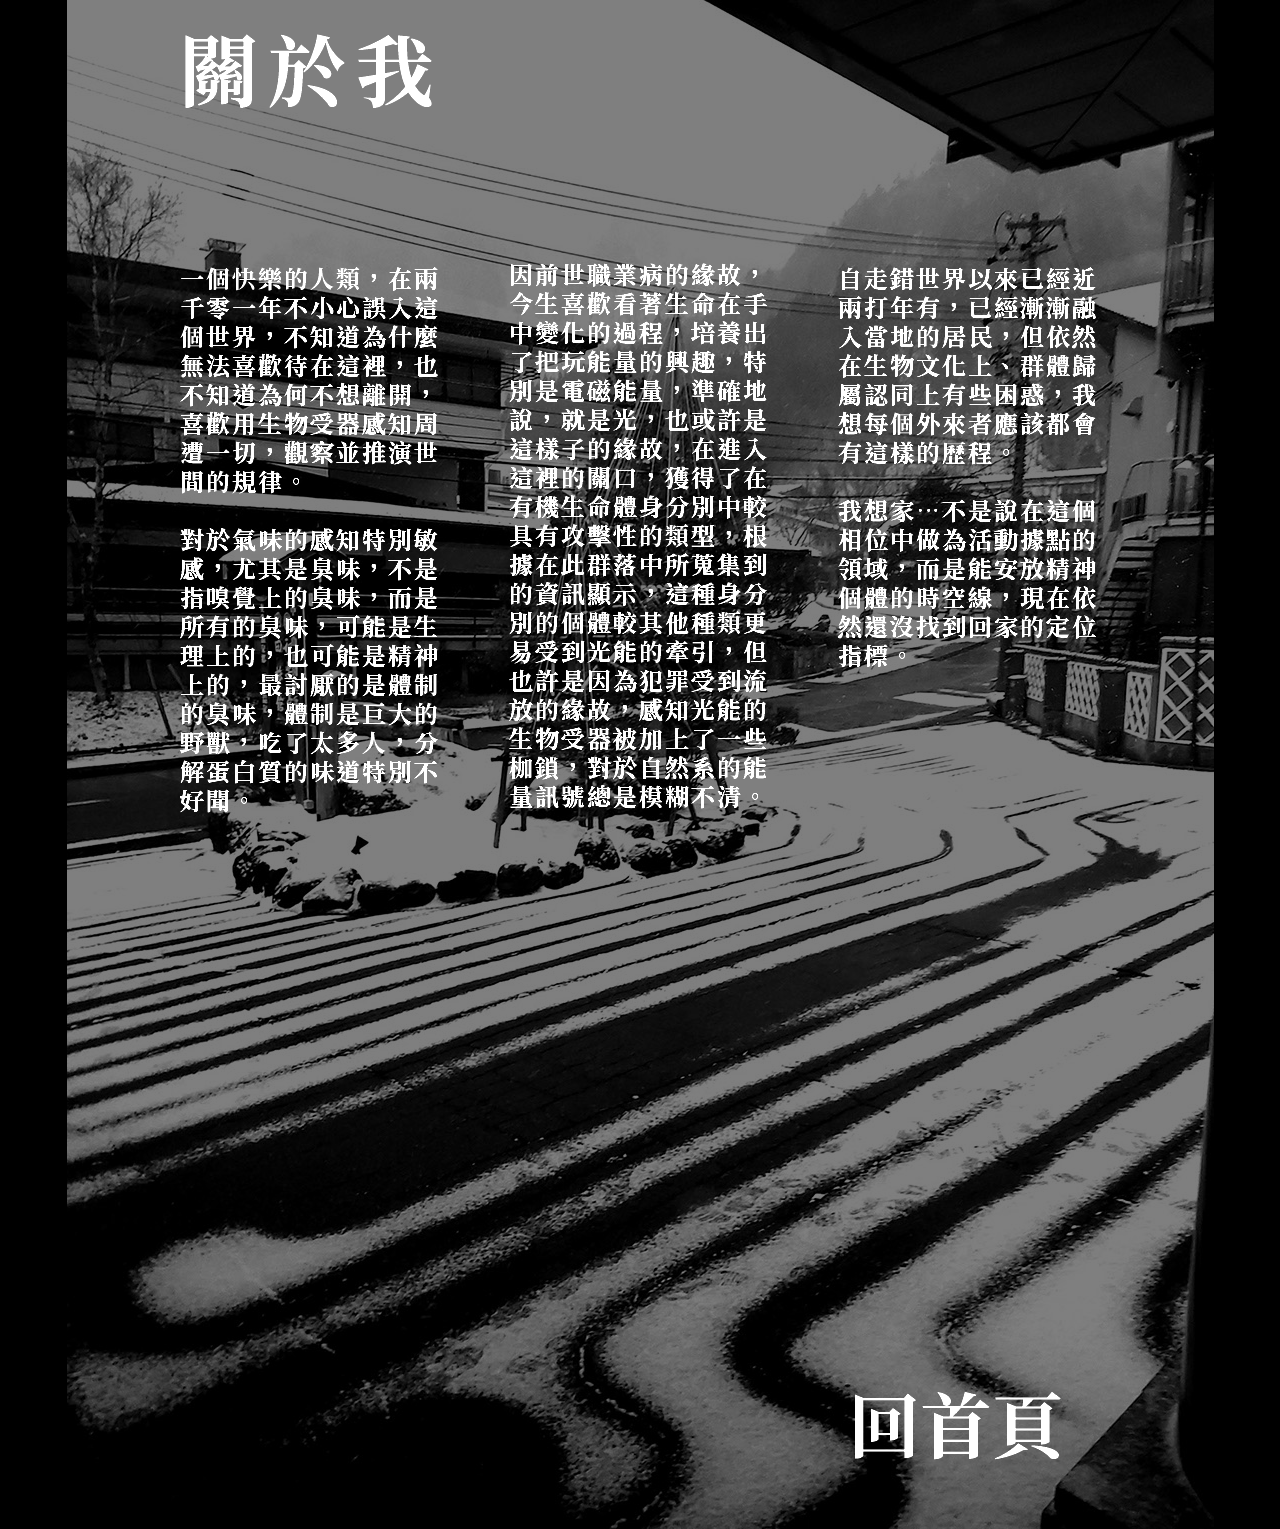
==== 關於我.html @ 3c997789 "summary" ====
<!DOCTYPE html>
<html class="nojs html css_verticalspacer" lang="zh-TW">
 <head>

  <meta http-equiv="Content-type" content="text/html;charset=UTF-8"/>
  <meta name="generator" content="2018.0.0.379"/>
  <meta name="viewport" content="width=device-width, initial-scale=1.0"/>
  
  <script type="text/javascript">
   // Update the 'nojs'/'js' class on the html node
document.documentElement.className = document.documentElement.className.replace(/\bnojs\b/g, 'js');

// Check that all required assets are uploaded and up-to-date
if(typeof Muse == "undefined") window.Muse = {}; window.Muse.assets = {"required":["museutils.js", "museconfig.js", "jquery.watch.js", "require.js", "___.css"], "outOfDate":[]};
</script>
  
  <title>關於我</title>
  <!-- CSS -->
  <link rel="stylesheet" type="text/css" href="css/site_global.css?crc=277311116"/>
  <link rel="stylesheet" type="text/css" href="css/___.css?crc=3770310947" id="pagesheet"/>
   </head>
 <body>

  <div class="clearfix borderbox" id="page"><!-- column -->
   <div class="position_content" id="page_position_content">
    <div class="clearfix colelem" id="u336"><!-- group -->
     <div class="clip_frame grpelem" id="u331"><!-- image -->
      <img class="block" id="u331_img" src="images/20200205_074116.jpg?crc=4294471494" alt="" data-heightwidthratio="1.3330427201394943" data-image-width="1147" data-image-height="1529"/>
     </div>
     <div class="grpelem" id="u338"><!-- simple frame --></div>
     <img class="grpelem" id="u341-5" alt="關於我 " src="images/u341-5.png?crc=4131059553" data-image-width="920"/><!-- rasterized frame -->
     <img class="grpelem" id="u351-7" alt="一個快樂的人類，在兩千零一年不小心誤入這個世界，不知道為什麼無法喜歡待在這裡，也不知道為何不想離開，喜歡用生物受器感知周遭一切，觀察並推演世間的規律。 對於氣味的感知特別敏感，尤其是臭味，不是指嗅覺上的臭味，而是所有的臭味，可能是生理上的，也可能是精神上的，最討厭的是體制的臭味，體制是巨大的野獸，吃了太多人，分解蛋白質的味道特別不好聞。" src="images/u351-7.png?crc=3796712721" data-image-width="263"/><!-- rasterized frame -->
     <img class="grpelem" id="u354-4" alt="因前世職業病的緣故，今生喜歡看著生命在手中變化的過程，培養出了把玩能量的興趣，特別是電磁能量，準確地說，就是光，也或許是這樣子的緣故，在進入這裡的關口，獲得了在有機生命體身分別中較具有攻擊性的類型，根據在此群落中所蒐集到的資訊顯示，這種身分別的個體較其他種類更易受到光能的牽引，但也許是因為犯罪受到流放的緣故，感知光能的生物受器被加上了一些枷鎖，對於自然系的能量訊號總是模糊不清。" src="images/u354-4.png?crc=382122970" data-image-width="263"/><!-- rasterized frame -->
     <img class="grpelem" id="u366-7" alt="自走錯世界以來已經近兩打年有，已經漸漸融入當地的居民，但依然在生物文化上、群體歸屬認同上有些困惑，我想每個外來者應該都會有這樣的歷程。 我想家…不是說在這個相位中做為活動據點的領域，而是能安放精神個體的時空線，現在依然還沒找到回家的定位指標。" src="images/u366-7.png?crc=397249028" data-image-width="263"/><!-- rasterized frame -->
     <a class="nonblock nontext grpelem" id="u1637-4" href="index.html"><!-- rasterized frame --><img id="u1637-4_img" alt="回首頁" src="images/u1637-4.png?crc=82110641" data-image-width="252"/></a>
    </div>
    <div class="verticalspacer" data-offset-top="1529" data-content-above-spacer="1529" data-content-below-spacer="0" data-sizePolicy="fixed" data-pintopage="page_fixedLeft"></div>
   </div>
  </div>
  <!-- Other scripts -->
  <script type="text/javascript">
   // Decide weather to suppress missing file error or not based on preference setting
var suppressMissingFileError = false
</script>
  <script type="text/javascript">
   window.Muse.assets.check=function(d){if(!window.Muse.assets.checked){window.Muse.assets.checked=!0;var b={},c=function(a,b){if(window.getComputedStyle){var c=window.getComputedStyle(a,null);return c&&c.getPropertyValue(b)||c&&c[b]||""}if(document.documentElement.currentStyle)return(c=a.currentStyle)&&c[b]||a.style&&a.style[b]||"";return""},a=function(a){if(a.match(/^rgb/))return a=a.replace(/\s+/g,"").match(/([\d\,]+)/gi)[0].split(","),(parseInt(a[0])<<16)+(parseInt(a[1])<<8)+parseInt(a[2]);if(a.match(/^\#/))return parseInt(a.substr(1),
16);return 0},g=function(g){for(var f=document.getElementsByTagName("link"),h=0;h<f.length;h++)if("text/css"==f[h].type){var i=(f[h].href||"").match(/\/?css\/([\w\-]+\.css)\?crc=(\d+)/);if(!i||!i[1]||!i[2])break;b[i[1]]=i[2]}f=document.createElement("div");f.className="version";f.style.cssText="display:none; width:1px; height:1px;";document.getElementsByTagName("body")[0].appendChild(f);for(h=0;h<Muse.assets.required.length;){var i=Muse.assets.required[h],l=i.match(/([\w\-\.]+)\.(\w+)$/),k=l&&l[1]?
l[1]:null,l=l&&l[2]?l[2]:null;switch(l.toLowerCase()){case "css":k=k.replace(/\W/gi,"_").replace(/^([^a-z])/gi,"_$1");f.className+=" "+k;k=a(c(f,"color"));l=a(c(f,"backgroundColor"));k!=0||l!=0?(Muse.assets.required.splice(h,1),"undefined"!=typeof b[i]&&(k!=b[i]>>>24||l!=(b[i]&16777215))&&Muse.assets.outOfDate.push(i)):h++;f.className="version";break;case "js":h++;break;default:throw Error("Unsupported file type: "+l);}}d?d().jquery!="1.8.3"&&Muse.assets.outOfDate.push("jquery-1.8.3.min.js"):Muse.assets.required.push("jquery-1.8.3.min.js");
f.parentNode.removeChild(f);if(Muse.assets.outOfDate.length||Muse.assets.required.length)f="伺服器上的某些檔案可能遺失或不正確。請清除瀏覽器快取後再試一次。若問題持續發生，請聯絡網站作者。",g&&Muse.assets.outOfDate.length&&(f+="\nOut of date: "+Muse.assets.outOfDate.join(",")),g&&Muse.assets.required.length&&(f+="\nMissing: "+Muse.assets.required.join(",")),suppressMissingFileError?(f+="\nUse SuppressMissingFileError key in AppPrefs.xml to show missing file error pop up.",console.log(f)):alert(f)};location&&location.search&&location.search.match&&location.search.match(/muse_debug/gi)?
setTimeout(function(){g(!0)},5E3):g()}};
var muse_init=function(){require.config({baseUrl:""});require(["jquery","museutils","whatinput","jquery.watch"],function(d){var $ = d;$(document).ready(function(){try{
window.Muse.assets.check($);/* body */
Muse.Utils.transformMarkupToFixBrowserProblemsPreInit();/* body */
Muse.Utils.prepHyperlinks(true);/* body */
Muse.Utils.makeButtonsVisibleAfterSettingMinWidth();/* body */
Muse.Utils.fullPage('#page');/* 100% height page */
Muse.Utils.showWidgetsWhenReady();/* body */
Muse.Utils.transformMarkupToFixBrowserProblems();/* body */
}catch(b){if(b&&"function"==typeof b.notify?b.notify():Muse.Assert.fail("Error calling selector function: "+b),false)throw b;}})})};

</script>
  <!-- RequireJS script -->
  <script src="scripts/require.js?crc=4157109226" type="text/javascript" async data-main="scripts/museconfig.js?crc=380897831" onload="if (requirejs) requirejs.onError = function(requireType, requireModule) { if (requireType && requireType.toString && requireType.toString().indexOf && 0 <= requireType.toString().indexOf('#scripterror')) window.Muse.assets.check(); }" onerror="window.Muse.assets.check();"></script>
   </body>
</html>
---- css/site_global.css ----
html{min-height:100%;min-width:100%;-ms-text-size-adjust:none;}body,div,dl,dt,dd,ul,ol,li,nav,h1,h2,h3,h4,h5,h6,pre,code,form,fieldset,legend,input,button,textarea,p,blockquote,th,td,a{margin:0px;padding:0px;border-width:0px;border-style:solid;border-color:transparent;-webkit-transform-origin:left top;-ms-transform-origin:left top;-o-transform-origin:left top;transform-origin:left top;background-repeat:no-repeat;}button.submit-btn{-moz-box-sizing:content-box;-webkit-box-sizing:content-box;box-sizing:content-box;}.transition{-webkit-transition-property:background-image,background-position,background-color,border-color,border-radius,color,font-size,font-style,font-weight,letter-spacing,line-height,text-align,box-shadow,text-shadow,opacity;transition-property:background-image,background-position,background-color,border-color,border-radius,color,font-size,font-style,font-weight,letter-spacing,line-height,text-align,box-shadow,text-shadow,opacity;}.transition *{-webkit-transition:inherit;transition:inherit;}table{border-collapse:collapse;border-spacing:0px;}fieldset,img{border:0px;border-style:solid;-webkit-transform-origin:left top;-ms-transform-origin:left top;-o-transform-origin:left top;transform-origin:left top;}address,caption,cite,code,dfn,em,strong,th,var,optgroup{font-style:inherit;font-weight:inherit;}del,ins{text-decoration:none;}li{list-style:none;}caption,th{text-align:left;}h1,h2,h3,h4,h5,h6{font-size:100%;font-weight:inherit;}input,button,textarea,select,optgroup,option{font-family:inherit;font-size:inherit;font-style:inherit;font-weight:inherit;}.form-grp input,.form-grp textarea{-webkit-appearance:none;-webkit-border-radius:0;}body{font-family:Arial, Helvetica Neue, Helvetica, sans-serif;text-align:left;font-size:14px;line-height:17px;word-wrap:break-word;text-rendering:optimizeLegibility;-moz-font-feature-settings:'liga';-ms-font-feature-settings:'liga';-webkit-font-feature-settings:'liga';font-feature-settings:'liga';}a{color:inherit;text-decoration:inherit;}a:link{color:#FFFFFF;text-decoration:inherit;}a:visited{color:#800080;text-decoration:inherit;}a:hover{color:#0000FF;text-decoration:inherit;}a:active{color:#EE0000;text-decoration:inherit;}a.nontext{color:black;text-decoration:none;font-style:normal;font-weight:normal;}.normal_text{color:#000000;direction:ltr;font-family:Arial, Helvetica Neue, Helvetica, sans-serif;font-size:14px;font-style:normal;font-weight:normal;letter-spacing:0px;line-height:17px;text-align:left;text-decoration:none;text-indent:0px;text-transform:none;vertical-align:0px;padding:0px;}.list0 li:before{position:absolute;right:100%;letter-spacing:0px;text-decoration:none;font-weight:normal;font-style:normal;}.rtl-list li:before{right:auto;left:100%;}.nls-None > li:before,.nls-None .list3 > li:before,.nls-None .list6 > li:before{margin-right:6px;content:'•';}.nls-None .list1 > li:before,.nls-None .list4 > li:before,.nls-None .list7 > li:before{margin-right:6px;content:'○';}.nls-None,.nls-None .list1,.nls-None .list2,.nls-None .list3,.nls-None .list4,.nls-None .list5,.nls-None .list6,.nls-None .list7,.nls-None .list8{padding-left:34px;}.nls-None.rtl-list,.nls-None .list1.rtl-list,.nls-None .list2.rtl-list,.nls-None .list3.rtl-list,.nls-None .list4.rtl-list,.nls-None .list5.rtl-list,.nls-None .list6.rtl-list,.nls-None .list7.rtl-list,.nls-None .list8.rtl-list{padding-left:0px;padding-right:34px;}.nls-None .list2 > li:before,.nls-None .list5 > li:before,.nls-None .list8 > li:before{margin-right:6px;content:'-';}.nls-None.rtl-list > li:before,.nls-None .list1.rtl-list > li:before,.nls-None .list2.rtl-list > li:before,.nls-None .list3.rtl-list > li:before,.nls-None .list4.rtl-list > li:before,.nls-None .list5.rtl-list > li:before,.nls-None .list6.rtl-list > li:before,.nls-None .list7.rtl-list > li:before,.nls-None .list8.rtl-list > li:before{margin-right:0px;margin-left:6px;}.TabbedPanelsTab{white-space:nowrap;}.MenuBar .MenuBarView,.MenuBar .SubMenuView{display:block;list-style:none;}.MenuBar .SubMenu{display:none;position:absolute;}.NoWrap{white-space:nowrap;word-wrap:normal;}.rootelem{margin-left:auto;margin-right:auto;}.colelem{display:inline;float:left;clear:both;}.clearfix:after{content:"\0020";visibility:hidden;display:block;height:0px;clear:both;}*:first-child+html .clearfix{zoom:1;}.clip_frame{overflow:hidden;}.popup_anchor{position:relative;width:0px;height:0px;}.allow_click_through *{pointer-events:auto;}.popup_element{z-index:100000;}.svg{display:block;vertical-align:top;}span.wrap{content:'';clear:left;display:block;}span.actAsInlineDiv{display:inline-block;}.position_content,.excludeFromNormalFlow{float:left;}.preload_images{position:absolute;overflow:hidden;left:-9999px;top:-9999px;height:1px;width:1px;}.preload{height:1px;width:1px;}.animateStates{-webkit-transition:0.3s ease-in-out;-moz-transition:0.3s ease-in-out;-o-transition:0.3s ease-in-out;transition:0.3s ease-in-out;}[data-whatinput="mouse"] *:focus,[data-whatinput="touch"] *:focus,input:focus,textarea:focus{outline:none;}textarea{resize:none;overflow:auto;}.allow_click_through,.fld-prompt{pointer-events:none;}.wrapped-input{position:absolute;top:0px;left:0px;background:transparent;border:none;}.submit-btn{z-index:50000;cursor:pointer;}.anchor_item{width:22px;height:18px;}.MenuBar .SubMenuVisible,.MenuBarVertical .SubMenuVisible,.MenuBar .SubMenu .SubMenuVisible,.popup_element.Active,span.actAsPara,.actAsDiv,a.nonblock.nontext,img.block{display:block;}.widget_invisible,.js .invi,.js .mse_pre_init{visibility:hidden;}.ose_ei{visibility:hidden;z-index:0;}.no_vert_scroll{overflow-y:hidden;}.always_vert_scroll{overflow-y:scroll;}.always_horz_scroll{overflow-x:scroll;}.fullscreen{overflow:hidden;left:0px;top:0px;position:fixed;height:100%;width:100%;-moz-box-sizing:border-box;-webkit-box-sizing:border-box;-ms-box-sizing:border-box;box-sizing:border-box;}.fullwidth{position:absolute;}.borderbox{-moz-box-sizing:border-box;-webkit-box-sizing:border-box;-ms-box-sizing:border-box;box-sizing:border-box;}.scroll_wrapper{position:absolute;overflow:auto;left:0px;right:0px;top:0px;bottom:0px;padding-top:0px;padding-bottom:0px;margin-top:0px;margin-bottom:0px;}.browser_width > *{position:absolute;left:0px;right:0px;}.grpelem,.accordion_wrapper{display:inline;float:left;}.fld-checkbox input[type=checkbox],.fld-radiobutton input[type=radio]{position:absolute;overflow:hidden;clip:rect(0px, 0px, 0px, 0px);height:1px;width:1px;margin:-1px;padding:0px;border:0px;}.fld-checkbox input[type=checkbox] + label,.fld-radiobutton input[type=radio] + label{display:inline-block;background-repeat:no-repeat;cursor:pointer;float:left;width:100%;height:100%;}.pointer_cursor,.fld-recaptcha-mode,.fld-recaptcha-refresh,.fld-recaptcha-help{cursor:pointer;}p,h1,h2,h3,h4,h5,h6,ol,ul,span.actAsPara{max-height:1000000px;}.superscript{vertical-align:super;font-size:66%;line-height:0px;}.subscript{vertical-align:sub;font-size:66%;line-height:0px;}.horizontalSlideShow{-ms-touch-action:pan-y;touch-action:pan-y;}.verticalSlideShow{-ms-touch-action:pan-x;touch-action:pan-x;}.colelem100,.verticalspacer{clear:both;}.list0 li,.MenuBar .MenuItemContainer,.SlideShowContentPanel .fullscreen img,.css_verticalspacer .verticalspacer{position:relative;}.popup_element.Inactive,.js .disn,.js .an_invi,.hidden,.breakpoint{display:none;}#muse_css_mq{position:absolute;display:none;background-color:#FFFFFE;}.fluid_height_spacer{width:0.01px;}.muse_check_css{display:none;position:fixed;}@media screen and (-webkit-min-device-pixel-ratio:0){body{text-rendering:auto;}}
---- css/___.css ----
.version.____{color:#0000E0;background-color:#BA6123;}#page{z-index:1;min-height:500px;background-image:none;border-width:0px;border-color:#000000;background-color:#000000;width:100%;max-width:960px;margin-left:auto;margin-right:auto;}#u336{z-index:2;background-color:#000000;position:relative;width:198.44%;left:-50.11%;}#u331{z-index:3;background-color:#000000;position:relative;margin-right:-10000px;width:60.21%;left:20.37%;}#page_position_content,#u331_img{width:100%;}#u338{z-index:5;height:1529px;background-color:#000000;opacity:0.5;-ms-filter:"progid:DXImageTransform.Microsoft.Alpha(Opacity=50)";filter:alpha(opacity=50);position:relative;margin-right:-10000px;width:60.21%;left:20.37%;}#u341-5{z-index:6;display:block;vertical-align:top;position:relative;margin-right:-10000px;margin-top:20px;width:48.3%;left:26.3%;}#u351-7{z-index:11;display:block;vertical-align:top;position:relative;margin-right:-10000px;margin-top:263px;width:13.81%;left:26.3%;}#u354-4{z-index:18;display:block;vertical-align:top;position:relative;margin-right:-10000px;margin-top:259px;width:13.81%;left:43.57%;}#u366-7{z-index:22;display:block;vertical-align:top;position:relative;margin-right:-10000px;margin-top:263px;width:13.81%;left:60.84%;}#u1637-4{z-index:29;position:relative;margin-right:-10000px;margin-top:1379px;width:13.23%;left:61.37%;}#u1637-4_img{display:block;vertical-align:top;width:100%;}.css_verticalspacer .verticalspacer{height:calc(100vh - 1529px);}#muse_css_mq,.html{background-color:#FFFFFF;}body{position:relative;min-width:320px;}
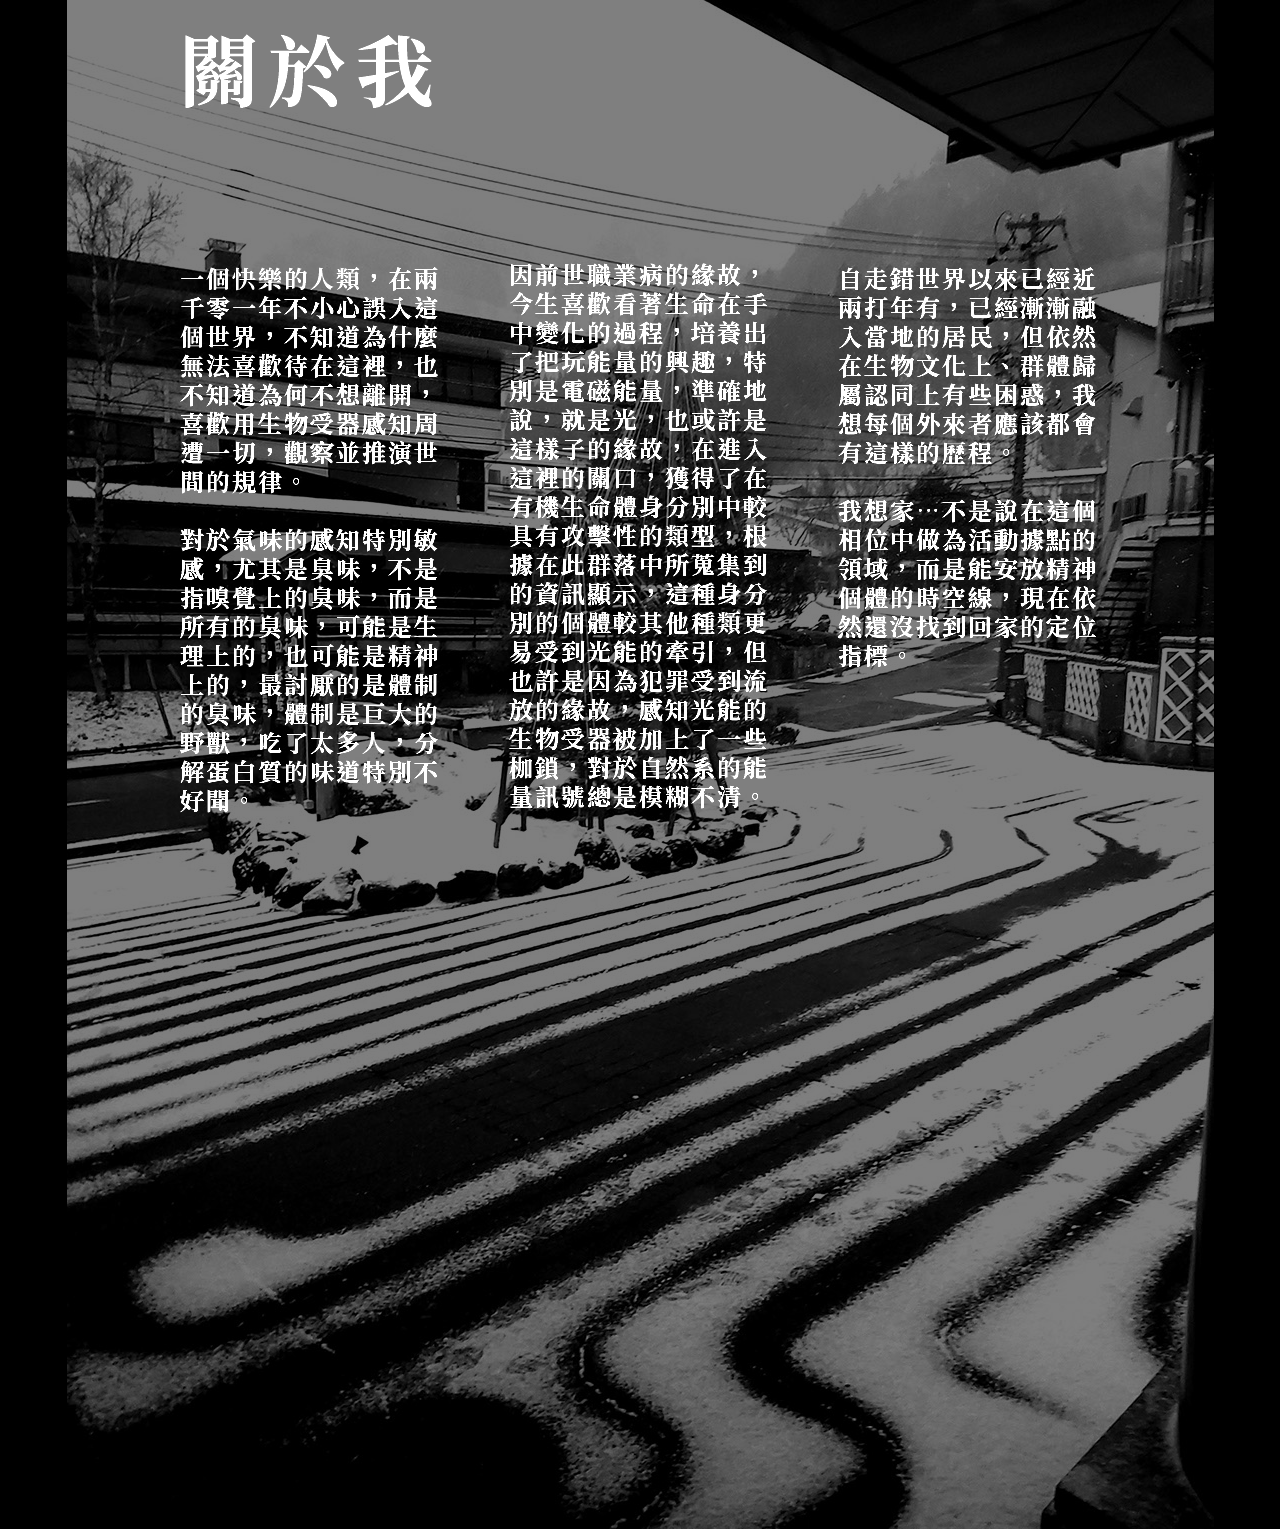
==== commit e9f04959: "summary" ====
--- a/關於我.html
+++ b/關於我.html
@@ -17,7 +17,7 @@
   <title>關於我</title>
   <!-- CSS -->
   <link rel="stylesheet" type="text/css" href="css/site_global.css?crc=277311116"/>
-  <link rel="stylesheet" type="text/css" href="css/___.css?crc=3770310947" id="pagesheet"/>
+  <link rel="stylesheet" type="text/css" href="css/___.css?crc=3910343382" id="pagesheet"/>
    </head>
  <body>
 
@@ -32,7 +32,6 @@
      <img class="grpelem" id="u351-7" alt="一個快樂的人類，在兩千零一年不小心誤入這個世界，不知道為什麼無法喜歡待在這裡，也不知道為何不想離開，喜歡用生物受器感知周遭一切，觀察並推演世間的規律。 對於氣味的感知特別敏感，尤其是臭味，不是指嗅覺上的臭味，而是所有的臭味，可能是生理上的，也可能是精神上的，最討厭的是體制的臭味，體制是巨大的野獸，吃了太多人，分解蛋白質的味道特別不好聞。" src="images/u351-7.png?crc=3796712721" data-image-width="263"/><!-- rasterized frame -->
      <img class="grpelem" id="u354-4" alt="因前世職業病的緣故，今生喜歡看著生命在手中變化的過程，培養出了把玩能量的興趣，特別是電磁能量，準確地說，就是光，也或許是這樣子的緣故，在進入這裡的關口，獲得了在有機生命體身分別中較具有攻擊性的類型，根據在此群落中所蒐集到的資訊顯示，這種身分別的個體較其他種類更易受到光能的牽引，但也許是因為犯罪受到流放的緣故，感知光能的生物受器被加上了一些枷鎖，對於自然系的能量訊號總是模糊不清。" src="images/u354-4.png?crc=382122970" data-image-width="263"/><!-- rasterized frame -->
      <img class="grpelem" id="u366-7" alt="自走錯世界以來已經近兩打年有，已經漸漸融入當地的居民，但依然在生物文化上、群體歸屬認同上有些困惑，我想每個外來者應該都會有這樣的歷程。 我想家…不是說在這個相位中做為活動據點的領域，而是能安放精神個體的時空線，現在依然還沒找到回家的定位指標。" src="images/u366-7.png?crc=397249028" data-image-width="263"/><!-- rasterized frame -->
-     <a class="nonblock nontext grpelem" id="u1637-4" href="index.html"><!-- rasterized frame --><img id="u1637-4_img" alt="回首頁" src="images/u1637-4.png?crc=82110641" data-image-width="252"/></a>
     </div>
     <div class="verticalspacer" data-offset-top="1529" data-content-above-spacer="1529" data-content-below-spacer="0" data-sizePolicy="fixed" data-pintopage="page_fixedLeft"></div>
    </div>
--- a/css/___.css
+++ b/css/___.css
@@ -1 +1 @@
-.version.____{color:#0000E0;background-color:#BA6123;}#page{z-index:1;min-height:500px;background-image:none;border-width:0px;border-color:#000000;background-color:#000000;width:100%;max-width:960px;margin-left:auto;margin-right:auto;}#u336{z-index:2;background-color:#000000;position:relative;width:198.44%;left:-50.11%;}#u331{z-index:3;background-color:#000000;position:relative;margin-right:-10000px;width:60.21%;left:20.37%;}#page_position_content,#u331_img{width:100%;}#u338{z-index:5;height:1529px;background-color:#000000;opacity:0.5;-ms-filter:"progid:DXImageTransform.Microsoft.Alpha(Opacity=50)";filter:alpha(opacity=50);position:relative;margin-right:-10000px;width:60.21%;left:20.37%;}#u341-5{z-index:6;display:block;vertical-align:top;position:relative;margin-right:-10000px;margin-top:20px;width:48.3%;left:26.3%;}#u351-7{z-index:11;display:block;vertical-align:top;position:relative;margin-right:-10000px;margin-top:263px;width:13.81%;left:26.3%;}#u354-4{z-index:18;display:block;vertical-align:top;position:relative;margin-right:-10000px;margin-top:259px;width:13.81%;left:43.57%;}#u366-7{z-index:22;display:block;vertical-align:top;position:relative;margin-right:-10000px;margin-top:263px;width:13.81%;left:60.84%;}#u1637-4{z-index:29;position:relative;margin-right:-10000px;margin-top:1379px;width:13.23%;left:61.37%;}#u1637-4_img{display:block;vertical-align:top;width:100%;}.css_verticalspacer .verticalspacer{height:calc(100vh - 1529px);}#muse_css_mq,.html{background-color:#FFFFFF;}body{position:relative;min-width:320px;}+.version.____{color:#0000E9;background-color:#131AD6;}#page{z-index:1;min-height:500px;background-image:none;border-width:0px;border-color:#000000;background-color:#000000;width:100%;max-width:960px;margin-left:auto;margin-right:auto;}#u336{z-index:2;background-color:#000000;position:relative;width:198.44%;left:-50.11%;}#u331{z-index:3;background-color:#000000;position:relative;margin-right:-10000px;width:60.21%;left:20.37%;}#page_position_content,#u331_img{width:100%;}#u338{z-index:5;height:1529px;background-color:#000000;opacity:0.5;-ms-filter:"progid:DXImageTransform.Microsoft.Alpha(Opacity=50)";filter:alpha(opacity=50);position:relative;margin-right:-10000px;width:60.21%;left:20.37%;}#u341-5{z-index:6;display:block;vertical-align:top;position:relative;margin-right:-10000px;margin-top:20px;width:48.3%;left:26.3%;}#u351-7{z-index:11;display:block;vertical-align:top;position:relative;margin-right:-10000px;margin-top:263px;width:13.81%;left:26.3%;}#u354-4{z-index:18;display:block;vertical-align:top;position:relative;margin-right:-10000px;margin-top:259px;width:13.81%;left:43.57%;}#u366-7{z-index:22;display:block;vertical-align:top;position:relative;margin-right:-10000px;margin-top:263px;width:13.81%;left:60.84%;}.css_verticalspacer .verticalspacer{height:calc(100vh - 1529px);}#muse_css_mq,.html{background-color:#FFFFFF;}body{position:relative;min-width:320px;}
